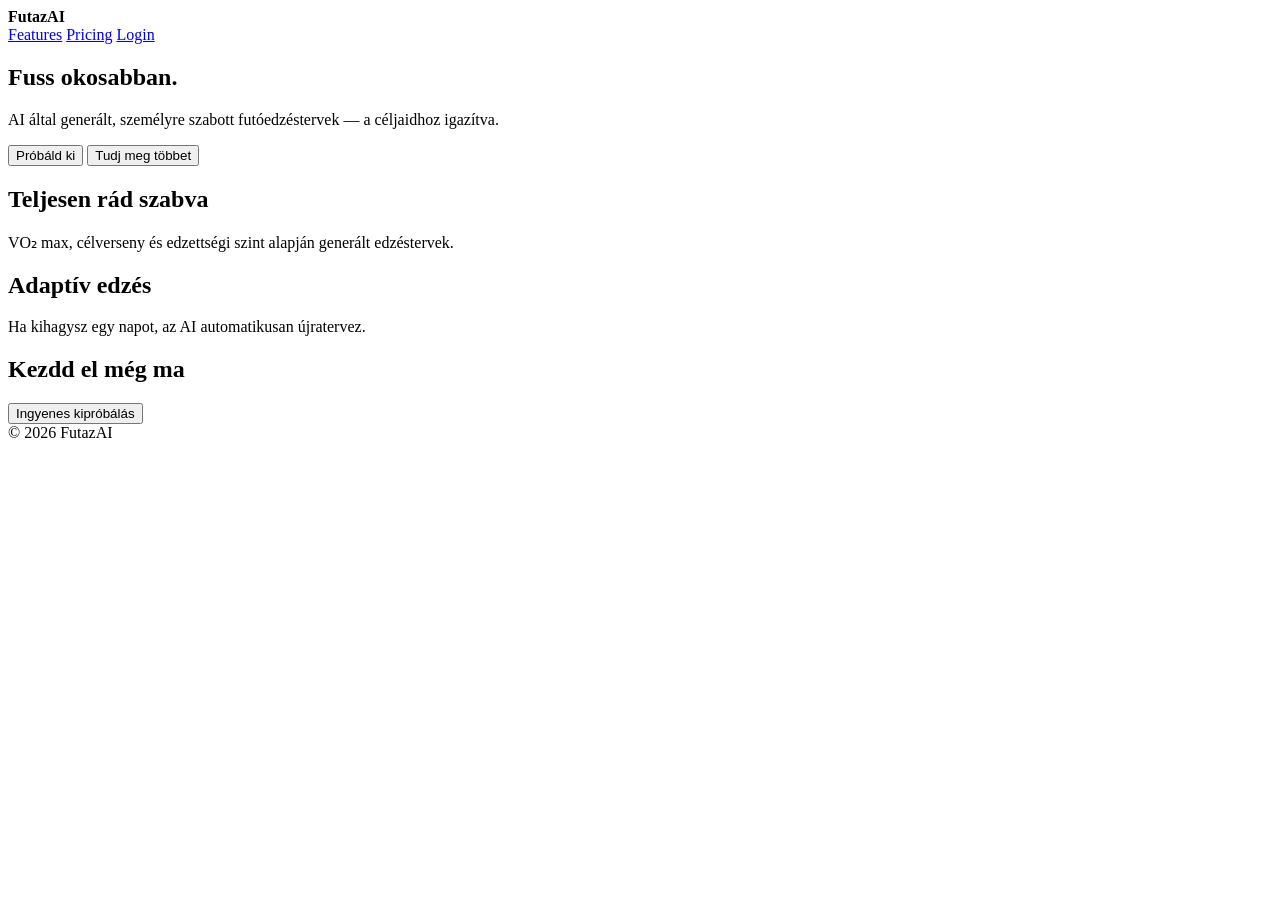
==== index.html @ 6e6b1207 "s" ====
<!DOCTYPE html>
<html lang="hu">
<head>
  <meta charset="UTF-8" />
  <meta name="viewport" content="width=device-width, initial-scale=1.0" />
  <title>FutazAI</title>

  <!-- CSS bekötése -->
  <link rel="stylesheet" href="src/styles/index.css" />
</head>

<body>

  <!-- NAVBAR -->
  <nav>
    <div><strong>FutazAI</strong></div>
    <div>
      <a href="#">Features</a>
      <a href="#">Pricing</a>
      <a href="#">Login</a>
    </div>
  </nav>

  <!-- HERO -->
  <section class="hero fade-in">
    <h1>Fuss okosabban.</h1>
    <p>AI által generált, személyre szabott futóedzéstervek — a céljaidhoz igazítva.</p>

    <div class="buttons">
      <button class="primary">Próbáld ki</button>
      <button class="secondary">Tudj meg többet</button>
    </div>
  </section>

  <!-- SECTION 1 -->
  <section class="section gray fade-in">
    <h2>Teljesen rád szabva</h2>
    <p>VO₂ max, célverseny és edzettségi szint alapján generált edzéstervek.</p>
  </section>

  <!-- SECTION 2 -->
  <section class="section fade-in">
    <h2>Adaptív edzés</h2>
    <p>Ha kihagysz egy napot, az AI automatikusan újratervez.</p>
  </section>

  <!-- CTA -->
  <section class="section cta fade-in">
    <h2>Kezdd el még ma</h2>
    <a href="src/pages/quiz.html">
      <button>Ingyenes kipróbálás</button>
    </a>
  </section>

  <!-- FOOTER -->
  <footer>
    © 2026 FutazAI
  </footer>

  <!-- ANIMÁCIÓ SCRIPT -->
  <script>
    const elements = document.querySelectorAll(".fade-in");

    const observer = new IntersectionObserver((entries) => {
      entries.forEach(entry => {
        if (entry.isIntersecting) {
          entry.target.classList.add("show");
        }
      });
    });

    elements.forEach(el => observer.observe(el));
  </script>

</body>
</html>
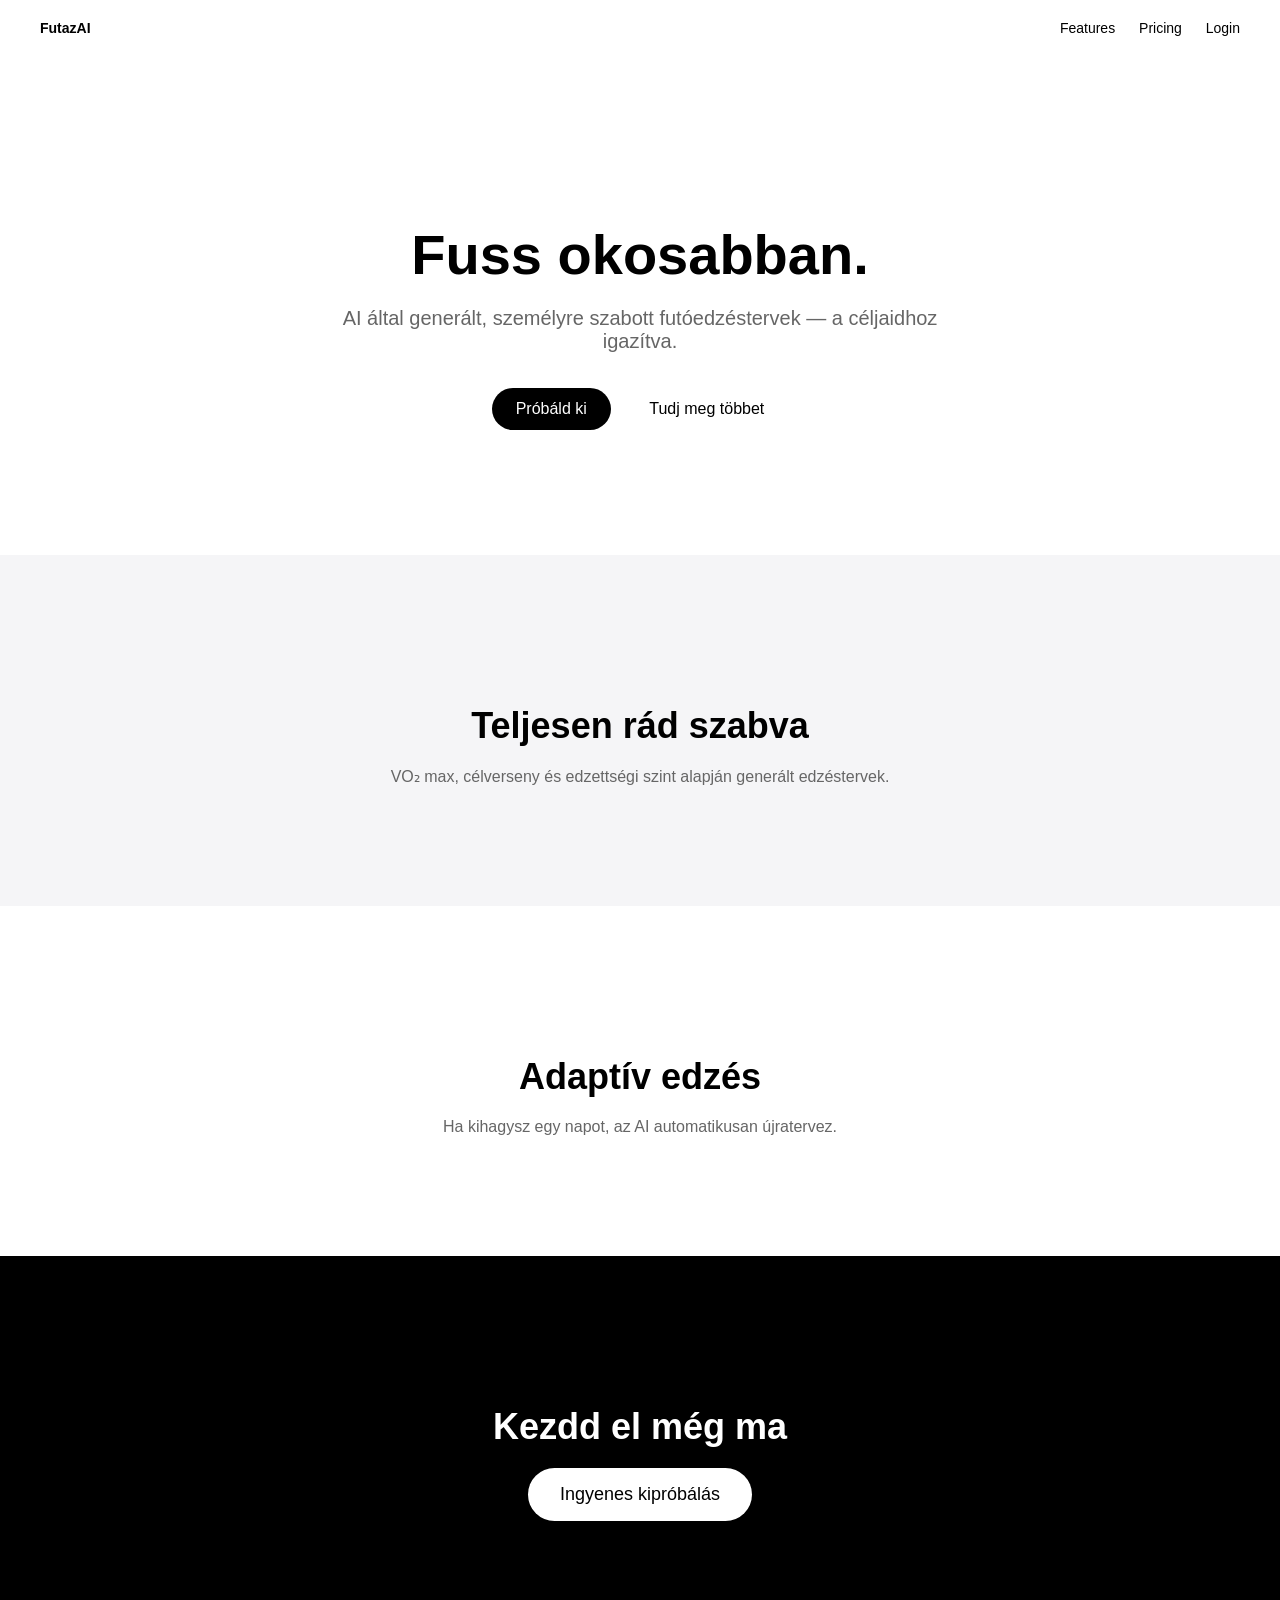
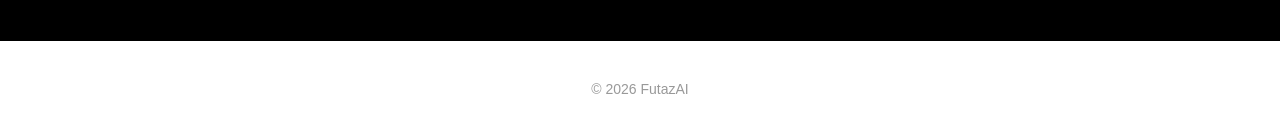
==== commit 93b360b8: "d" ====
--- a/index.html
+++ b/index.html
@@ -6,7 +6,7 @@
   <title>FutazAI</title>
 
   <!-- CSS bekötése -->
-  <link rel="stylesheet" href="src/styles/index.css" />
+  <link rel="stylesheet" href="index.css" />
 </head>
 
 <body>
@@ -47,7 +47,7 @@
   <!-- CTA -->
   <section class="section cta fade-in">
     <h2>Kezdd el még ma</h2>
-    <a href="src/pages/quiz.html">
+    <a href="/FutazAI/src/pages/quiz.html">
       <button>Ingyenes kipróbálás</button>
     </a>
   </section>
--- a/index.css
+++ b/index.css
@@ -0,0 +1,181 @@
+body {
+    margin: 0;
+    font-family: -apple-system, BlinkMacSystemFont, "Segoe UI", Roboto, sans-serif;
+    color: #000;
+    background: #fff;
+  }
+  
+  /* NAVBAR */
+  nav {
+    display: flex;
+    justify-content: space-between;
+    padding: 20px 40px;
+    font-size: 14px;
+  }
+  
+  nav a {
+    margin-left: 20px;
+    text-decoration: none;
+    color: black;
+  }
+  
+  /* HERO */
+  .hero {
+    text-align: center;
+    padding: 120px 20px;
+  }
+  
+  .hero h1 {
+    font-size: 56px;
+    margin-bottom: 20px;
+  }
+  
+  .hero p {
+    font-size: 20px;
+    color: #666;
+    max-width: 600px;
+    margin: 0 auto 30px;
+  }
+  
+  /* BUTTONS */
+  .buttons button {
+    padding: 12px 24px;
+    border-radius: 999px;
+    border: none;
+    margin: 5px;
+    font-size: 16px;
+    cursor: pointer;
+  }
+  
+  .primary {
+    background: black;
+    color: white;
+  }
+  
+  .secondary {
+    background: white;
+    border: 1px solid #ccc;
+  }
+  
+  /* SECTIONS */
+  .section {
+    text-align: center;
+    padding: 120px 20px;
+  }
+  
+  .gray {
+    background: #f5f5f7;
+  }
+  
+  .section h2 {
+    font-size: 36px;
+    margin-bottom: 20px;
+  }
+  
+  .section p {
+    color: #666;
+    max-width: 500px;
+    margin: auto;
+  }
+  
+  /* CTA */
+  .cta {
+    background: black;
+    color: white;
+  }
+  
+  .cta button {
+    background: white;
+    color: black;
+    padding: 16px 32px;
+    border-radius: 999px;
+    border: none;
+    font-size: 18px;
+    cursor: pointer;
+  }
+  
+  /* FOOTER */
+  footer {
+    text-align: center;
+    padding: 40px;
+    color: #999;
+    font-size: 14px;
+  }
+
+/* FADE-IN ANIMÁCIÓ */
+.fade-in {
+    opacity: 0;
+    transform: translateY(40px);
+    transition: all 0.8s ease;
+  }
+  
+  .fade-in.show {
+    opacity: 1;
+    transform: translateY(0);
+  }
+  
+  /* HERO lebegő hatás */
+  .hero h1 {
+    opacity: 0;
+    transform: translateY(20px);
+    animation: heroFade 1s ease forwards;
+  }
+  
+  @keyframes heroFade {
+    to {
+      opacity: 1;
+      transform: translateY(0);
+    }
+  }
+  
+  /* GOMB HOVER */
+  button {
+    transition: all 0.3s ease;
+  }
+  
+  button:hover {
+    transform: scale(1.05);
+  }
+  
+  /* Smooth scroll */
+  html {
+    scroll-behavior: smooth;
+  }
+
+  .quiz {
+    max-width: 500px;
+    margin: 100px auto;
+    text-align: center;
+    font-family: -apple-system, BlinkMacSystemFont, "Segoe UI", sans-serif;
+  }
+  
+  #question-text {
+    font-size: 28px;
+    margin-bottom: 30px;
+  }
+  
+  #input-box input,
+  #input-box select {
+    width: 100%;
+    padding: 14px;
+    font-size: 16px;
+    border-radius: 10px;
+    border: 1px solid #ddd;
+  }
+  
+  #next-btn {
+    margin-top: 30px;
+    padding: 14px 28px;
+    border-radius: 999px;
+    border: none;
+    background: black;
+    color: white;
+    font-size: 16px;
+    cursor: pointer;
+    opacity: 0.5;
+    transition: 0.3s;
+  }
+  
+  #next-btn:enabled {
+    opacity: 1;
+  }
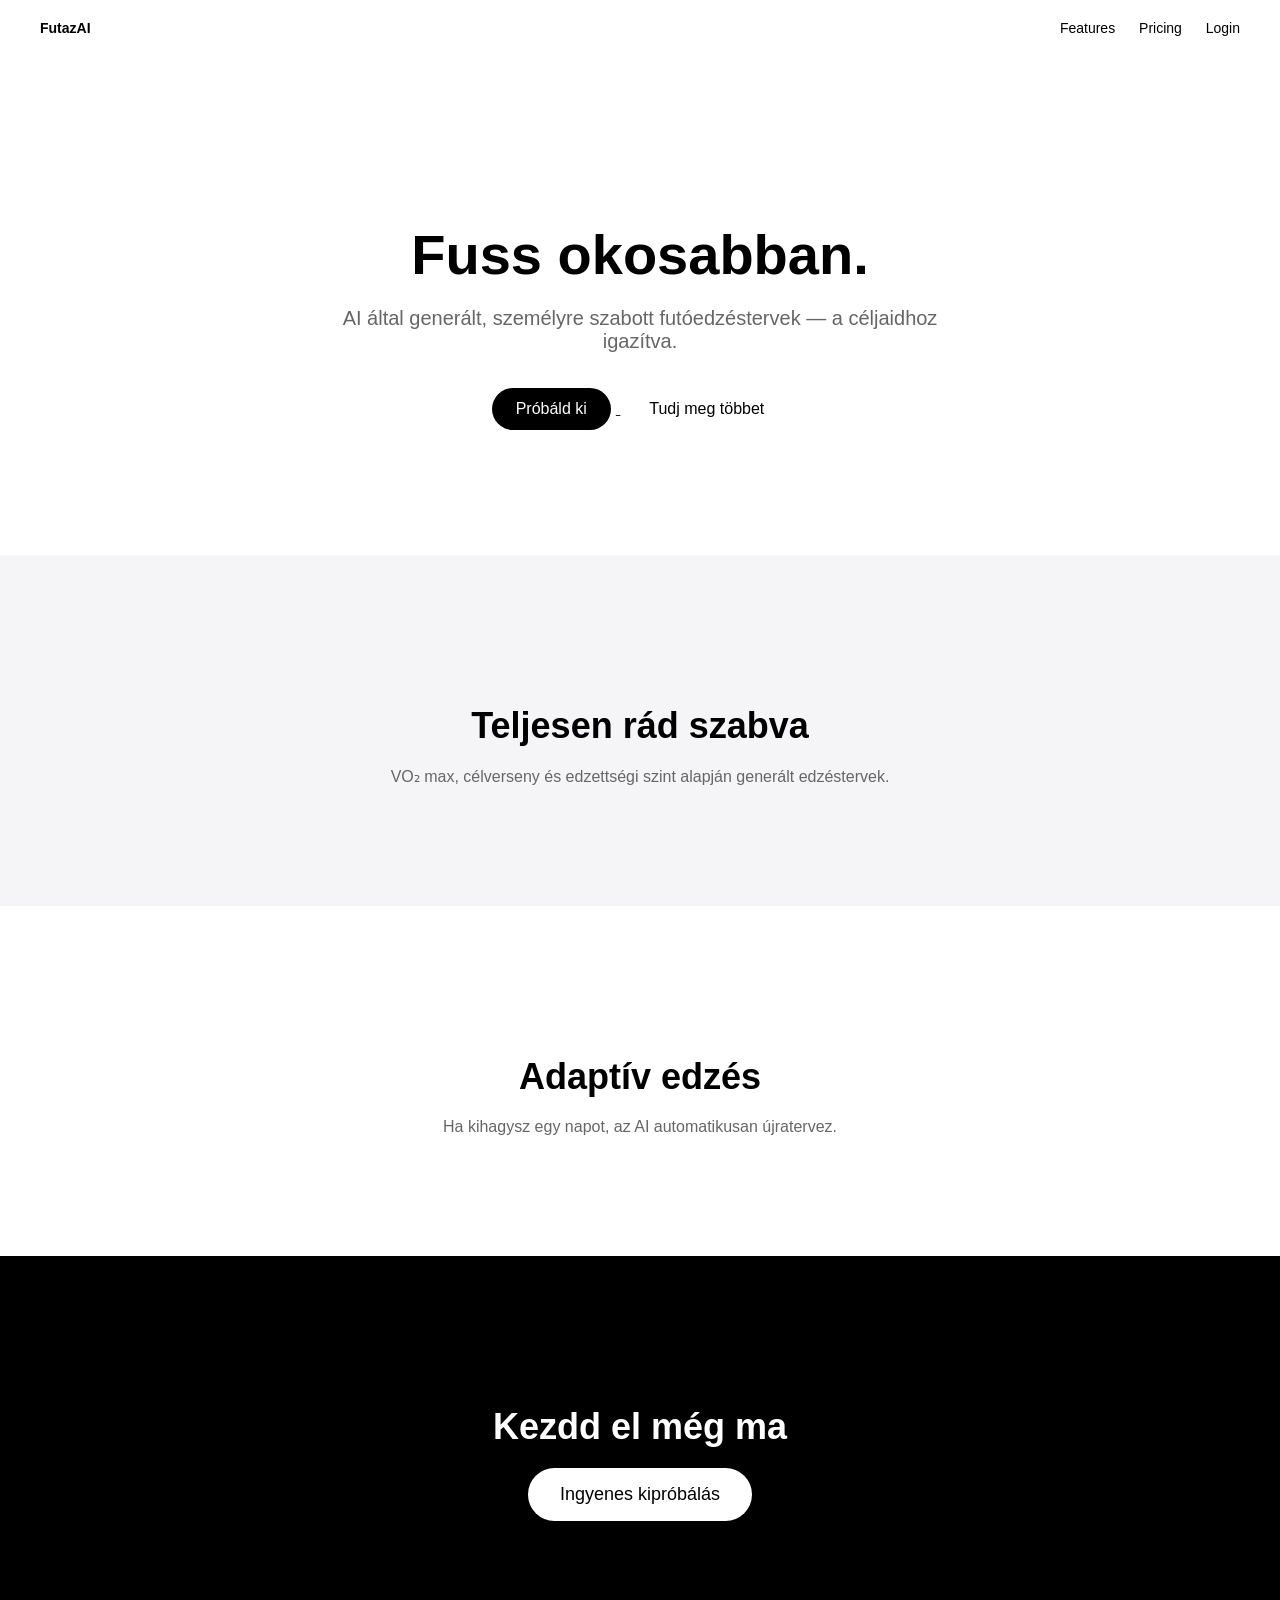
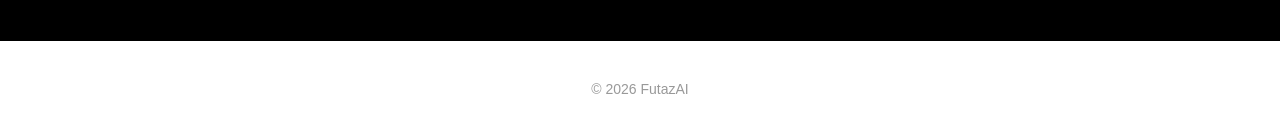
==== commit 58bfbdfa: "codex" ====
--- a/index.html
+++ b/index.html
@@ -27,7 +27,9 @@
     <p>AI által generált, személyre szabott futóedzéstervek — a céljaidhoz igazítva.</p>
 
     <div class="buttons">
-      <button class="primary">Próbáld ki</button>
+      <a href="src/pages/quiz.html">
+        <button class="primary">Próbáld ki</button>
+      </a>
       <button class="secondary">Tudj meg többet</button>
     </div>
   </section>
@@ -47,7 +49,7 @@
   <!-- CTA -->
   <section class="section cta fade-in">
     <h2>Kezdd el még ma</h2>
-    <a href="/FutazAI/src/pages/quiz.html">
+    <a href="src/pages/quiz.html">
       <button>Ingyenes kipróbálás</button>
     </a>
   </section>
--- a/index.css
+++ b/index.css
@@ -178,4 +178,63 @@
   
   #next-btn:enabled {
     opacity: 1;
-  }+  }
+
+/* INPUTOK */
+#input-box input,
+#input-box select {
+  width: 100%;
+  padding: 16px;
+  font-size: 18px;
+  border-radius: 12px;
+  border: 1px solid #ddd;
+  outline: none;
+  transition: all 0.2s ease;
+}
+
+/* fókusz */
+#input-box input:focus,
+#input-box select:focus {
+  border-color: black;
+}
+
+/* spacing */
+#input-box {
+  margin-top: 20px;
+}
+
+/* GOMB CSOPORT */
+.button-group {
+  display: flex;
+  gap: 10px;
+  justify-content: center;
+  margin-top: 20px;
+}
+
+/* GOMBOK */
+.choice-btn {
+  padding: 14px 24px;
+  border-radius: 999px;
+  border: 1px solid #ddd;
+  background: white;
+  cursor: pointer;
+  font-size: 16px;
+  transition: all 0.2s ease;
+}
+
+/* hover */
+.choice-btn:hover {
+  border-color: black;
+}
+
+/* aktív */
+.choice-btn.active {
+  background: black;
+  color: white;
+  border-color: black;
+  transform: scale(0.95);
+}
+
+#input-box input {
+  transition: all 0.2s ease;
+}
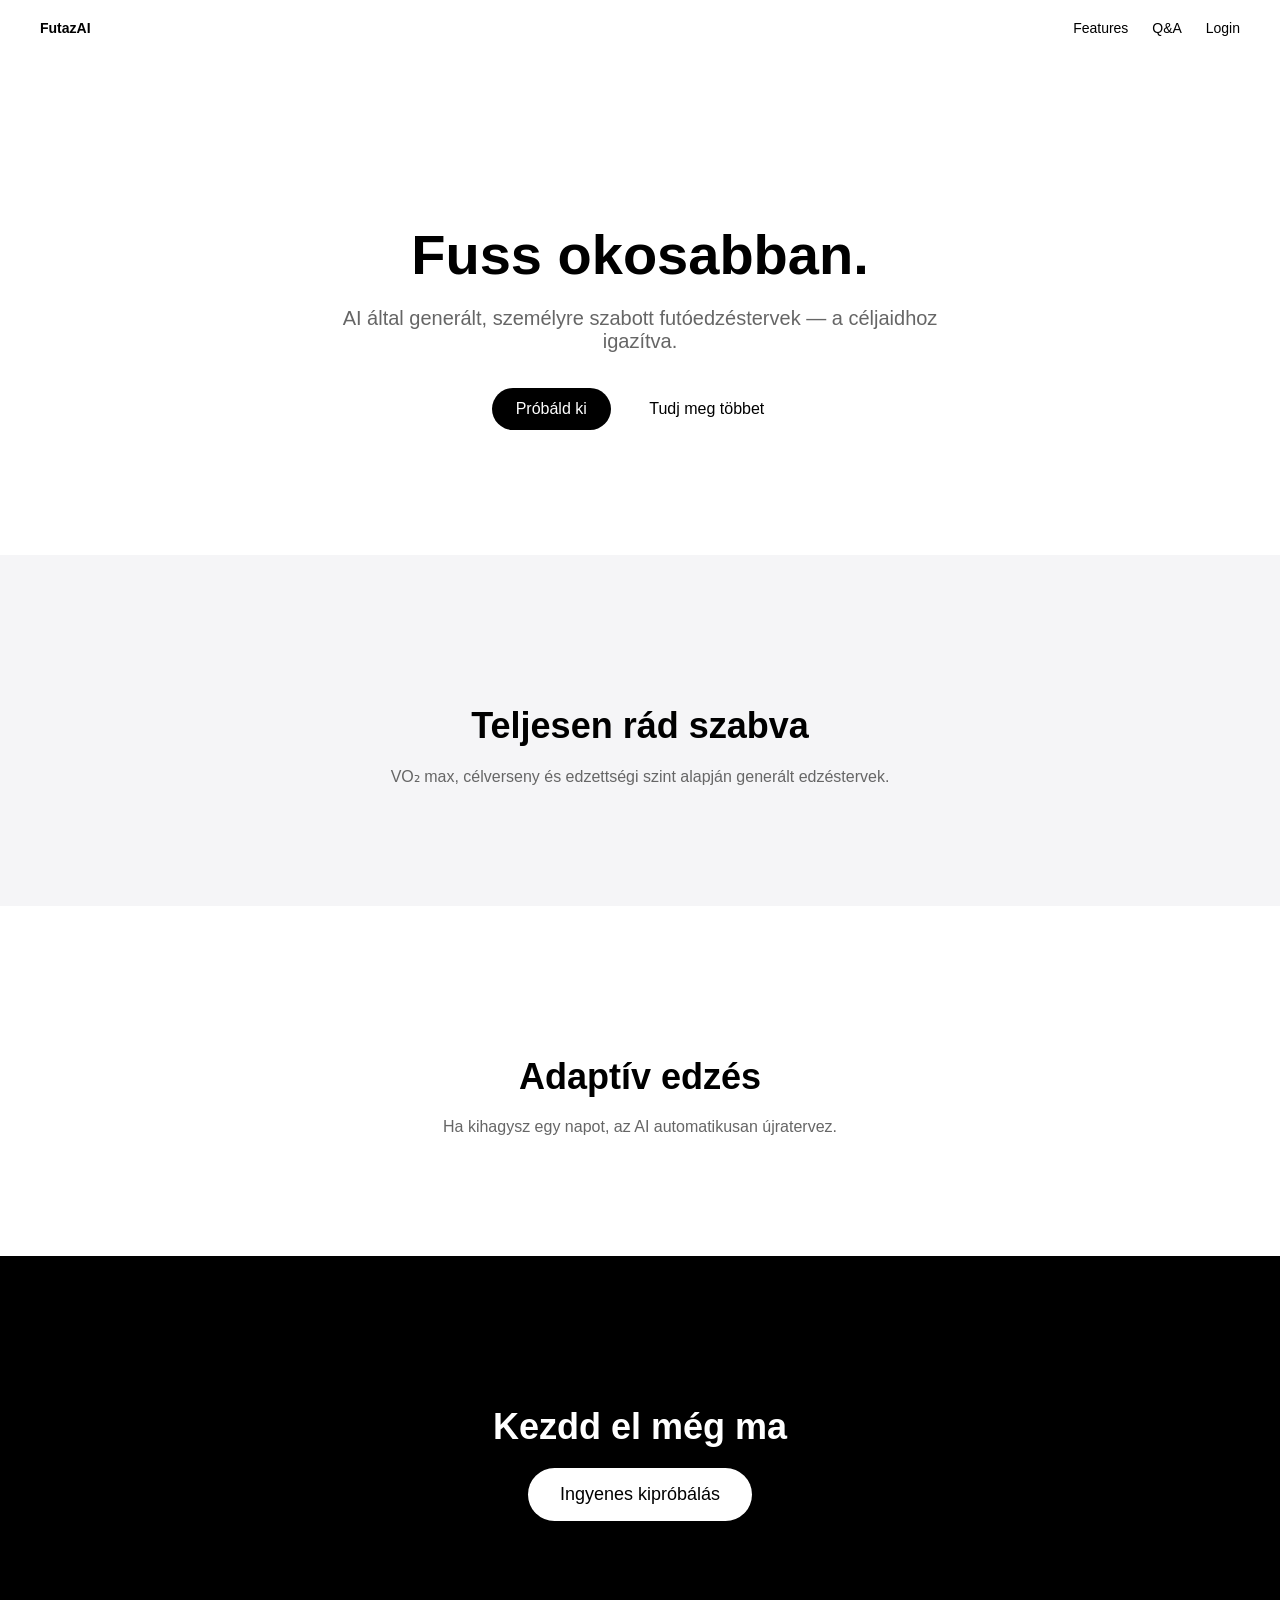
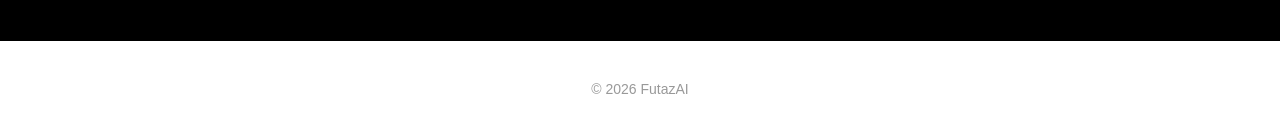
==== commit 8ac0298d: "qana button" ====
--- a/index.html
+++ b/index.html
@@ -16,7 +16,7 @@
     <div><strong>FutazAI</strong></div>
     <div>
       <a href="#">Features</a>
-      <a href="#">Pricing</a>
+      <a href="src/pages/qanda.html">Q&amp;A</a>
       <a href="#">Login</a>
     </div>
   </nav>
@@ -27,9 +27,7 @@
     <p>AI által generált, személyre szabott futóedzéstervek — a céljaidhoz igazítva.</p>
 
     <div class="buttons">
-      <a href="src/pages/quiz.html">
-        <button class="primary">Próbáld ki</button>
-      </a>
+      <button class="primary" type="button" onclick="window.location.href='src/pages/quiz.html'">Próbáld ki</button>
       <button class="secondary">Tudj meg többet</button>
     </div>
   </section>
--- a/index.css
+++ b/index.css
@@ -1,240 +1,648 @@
+* {
+  -webkit-tap-highlight-color: transparent;
+}
+
 body {
-    margin: 0;
-    font-family: -apple-system, BlinkMacSystemFont, "Segoe UI", Roboto, sans-serif;
-    color: #000;
-    background: #fff;
-  }
-  
-  /* NAVBAR */
-  nav {
-    display: flex;
-    justify-content: space-between;
-    padding: 20px 40px;
-    font-size: 14px;
-  }
-  
-  nav a {
-    margin-left: 20px;
-    text-decoration: none;
-    color: black;
-  }
-  
-  /* HERO */
-  .hero {
-    text-align: center;
-    padding: 120px 20px;
-  }
-  
-  .hero h1 {
-    font-size: 56px;
-    margin-bottom: 20px;
-  }
-  
-  .hero p {
-    font-size: 20px;
-    color: #666;
-    max-width: 600px;
-    margin: 0 auto 30px;
-  }
-  
-  /* BUTTONS */
-  .buttons button {
-    padding: 12px 24px;
-    border-radius: 999px;
-    border: none;
-    margin: 5px;
-    font-size: 16px;
-    cursor: pointer;
-  }
-  
-  .primary {
-    background: black;
-    color: white;
-  }
-  
-  .secondary {
-    background: white;
-    border: 1px solid #ccc;
-  }
-  
-  /* SECTIONS */
-  .section {
-    text-align: center;
-    padding: 120px 20px;
-  }
-  
-  .gray {
-    background: #f5f5f7;
-  }
-  
-  .section h2 {
-    font-size: 36px;
-    margin-bottom: 20px;
-  }
-  
-  .section p {
-    color: #666;
-    max-width: 500px;
-    margin: auto;
-  }
-  
-  /* CTA */
-  .cta {
-    background: black;
-    color: white;
-  }
-  
-  .cta button {
-    background: white;
-    color: black;
-    padding: 16px 32px;
-    border-radius: 999px;
-    border: none;
-    font-size: 18px;
-    cursor: pointer;
-  }
-  
-  /* FOOTER */
-  footer {
-    text-align: center;
-    padding: 40px;
-    color: #999;
-    font-size: 14px;
-  }
-
-/* FADE-IN ANIMÁCIÓ */
+  margin: 0;
+  font-family: -apple-system, BlinkMacSystemFont, "Segoe UI", Roboto, sans-serif;
+  color: #000;
+  background: #fff;
+}
+
+/* NAVBAR */
+nav {
+  display: flex;
+  justify-content: space-between;
+  padding: 20px 40px;
+  font-size: 14px;
+}
+
+nav a {
+  margin-left: 20px;
+  text-decoration: none;
+  color: black;
+}
+
+/* HERO */
+.hero {
+  text-align: center;
+  padding: 120px 20px;
+}
+
+.hero h1 {
+  font-size: 56px;
+  margin-bottom: 20px;
+}
+
+.hero p {
+  font-size: 20px;
+  color: #666;
+  max-width: 600px;
+  margin: 0 auto 30px;
+}
+
+/* BUTTONS */
+.buttons button {
+  padding: 12px 24px;
+  border-radius: 999px;
+  border: none;
+  margin: 5px;
+  font-size: 16px;
+  cursor: pointer;
+}
+
+.primary {
+  background: black;
+  color: white;
+}
+
+.secondary {
+  background: white;
+  border: 1px solid #ccc;
+}
+
+/* SECTIONS */
+.section {
+  text-align: center;
+  padding: 120px 20px;
+}
+
+.gray {
+  background: #f5f5f7;
+}
+
+.section h2 {
+  font-size: 36px;
+  margin-bottom: 20px;
+}
+
+.section p {
+  color: #666;
+  max-width: 500px;
+  margin: auto;
+}
+
+/* CTA */
+.cta {
+  background: black;
+  color: white;
+}
+
+.cta button {
+  background: white;
+  color: black;
+  padding: 16px 32px;
+  border-radius: 999px;
+  border: none;
+  font-size: 18px;
+  cursor: pointer;
+}
+
+/* FOOTER */
+footer {
+  text-align: center;
+  padding: 40px;
+  color: #999;
+  font-size: 14px;
+}
+
+/* FADE-IN ANIMÃCIÃ“ */
 .fade-in {
-    opacity: 0;
-    transform: translateY(40px);
-    transition: all 0.8s ease;
-  }
-  
-  .fade-in.show {
+  opacity: 0;
+  transform: translateY(40px);
+  transition: all 0.8s ease;
+}
+
+.fade-in.show {
+  opacity: 1;
+  transform: translateY(0);
+}
+
+/* HERO lebegÅ‘ hatÃ¡s */
+.hero h1 {
+  opacity: 0;
+  transform: translateY(20px);
+  animation: heroFade 1s ease forwards;
+}
+
+@keyframes heroFade {
+  to {
     opacity: 1;
     transform: translateY(0);
   }
-  
-  /* HERO lebegő hatás */
-  .hero h1 {
-    opacity: 0;
-    transform: translateY(20px);
-    animation: heroFade 1s ease forwards;
-  }
-  
-  @keyframes heroFade {
-    to {
-      opacity: 1;
-      transform: translateY(0);
-    }
-  }
-  
-  /* GOMB HOVER */
-  button {
-    transition: all 0.3s ease;
-  }
-  
-  button:hover {
-    transform: scale(1.05);
-  }
-  
-  /* Smooth scroll */
-  html {
-    scroll-behavior: smooth;
-  }
-
-  .quiz {
-    max-width: 500px;
-    margin: 100px auto;
-    text-align: center;
-    font-family: -apple-system, BlinkMacSystemFont, "Segoe UI", sans-serif;
-  }
-  
-  #question-text {
-    font-size: 28px;
-    margin-bottom: 30px;
-  }
-  
-  #input-box input,
-  #input-box select {
-    width: 100%;
-    padding: 14px;
-    font-size: 16px;
-    border-radius: 10px;
-    border: 1px solid #ddd;
-  }
-  
-  #next-btn {
-    margin-top: 30px;
-    padding: 14px 28px;
-    border-radius: 999px;
-    border: none;
-    background: black;
-    color: white;
-    font-size: 16px;
-    cursor: pointer;
-    opacity: 0.5;
-    transition: 0.3s;
-  }
-  
-  #next-btn:enabled {
-    opacity: 1;
-  }
+}
+
+/* GOMB HOVER */
+button {
+  transition: all 0.3s ease;
+}
+
+button:hover {
+  transform: scale(1.05);
+}
+
+/* Smooth scroll */
+html {
+  scroll-behavior: smooth;
+}
+
+.quiz {
+  max-width: 500px;
+  margin: 100px auto;
+  text-align: center;
+  font-family: -apple-system, BlinkMacSystemFont, "Segoe UI", sans-serif;
+  padding: 0 20px 40px;
+  box-sizing: border-box;
+}
+
+#question-text {
+  font-size: 28px;
+  margin-bottom: 30px;
+  line-height: 1.2;
+}
+
+#input-box input,
+#input-box select {
+  width: 100%;
+  padding: 14px;
+  font-size: 16px;
+  border-radius: 10px;
+  border: 1px solid #ddd;
+}
+
+#next-btn {
+  margin-top: 30px;
+  padding: 14px 28px;
+  border-radius: 999px;
+  border: none;
+  background: black;
+  color: white;
+  font-size: 16px;
+  cursor: pointer;
+  opacity: 0.5;
+  transition: 0.3s;
+}
+
+#next-btn:enabled {
+  opacity: 1;
+}
 
 /* INPUTOK */
 #input-box input,
 #input-box select {
-  width: 100%;
-  padding: 16px;
-  font-size: 18px;
-  border-radius: 12px;
-  border: 1px solid #ddd;
-  outline: none;
-  transition: all 0.2s ease;
-}
-
-/* fókusz */
+width: 100%;
+padding: 16px;
+font-size: 18px;
+border-radius: 12px;
+border: 1px solid #ddd;
+outline: none;
+transition: all 0.2s ease;
+}
+
+/* fÃ³kusz */
 #input-box input:focus,
 #input-box select:focus {
-  border-color: black;
+border-color: black;
 }
 
 /* spacing */
 #input-box {
-  margin-top: 20px;
+margin-top: 20px;
+width: 100%;
 }
 
 /* GOMB CSOPORT */
 .button-group {
-  display: flex;
-  gap: 10px;
-  justify-content: center;
-  margin-top: 20px;
+display: flex;
+flex-wrap: wrap;
+gap: 10px;
+justify-content: center;
+margin-top: 20px;
+width: 100%;
 }
 
 /* GOMBOK */
 .choice-btn {
-  padding: 14px 24px;
-  border-radius: 999px;
-  border: 1px solid #ddd;
-  background: white;
-  cursor: pointer;
-  font-size: 16px;
-  transition: all 0.2s ease;
+padding: 14px 24px;
+border-radius: 999px;
+border: 1px solid #ddd;
+background: white;
+cursor: pointer;
+font-size: 16px;
+transition: all 0.2s ease;
+min-height: 48px;
 }
 
 /* hover */
 .choice-btn:hover {
-  border-color: black;
-}
-
-/* aktív */
+border-color: black;
+}
+
+/* aktÃ­v */
 .choice-btn.active {
-  background: black;
-  color: white;
-  border-color: black;
-  transform: scale(0.95);
+background: black;
+color: white;
+border-color: black;
+transform: scale(0.95);
 }
 
 #input-box input {
-  transition: all 0.2s ease;
-}+transition: all 0.2s ease;
+}
+
+.consent-card {
+text-align: left;
+background: #f5f5f7;
+border-radius: 24px;
+padding: 24px;
+}
+
+.consent-copy,
+.consent-note {
+color: #555;
+line-height: 1.6;
+}
+
+.consent-link {
+display: inline-block;
+margin: 6px 0 20px;
+color: black;
+font-weight: 600;
+}
+
+.consent-option {
+display: flex;
+align-items: flex-start;
+gap: 12px;
+font-size: 15px;
+line-height: 1.6;
+width: 100%;
+}
+
+#input-box .consent-option input[type="checkbox"] {
+width: 18px;
+height: 18px;
+min-height: 18px;
+padding: 0;
+margin-top: 4px;
+margin-right: 0;
+border-radius: 4px;
+flex: 0 0 18px;
+box-sizing: border-box;
+appearance: checkbox;
+-webkit-appearance: checkbox;
+background: white;
+display: block;
+}
+
+.consent-option span {
+flex: 1 1 auto;
+min-width: 0;
+display: block;
+overflow-wrap: break-word;
+word-break: normal;
+white-space: normal;
+text-align: left;
+}
+
+.contact-fields {
+display: grid;
+gap: 14px;
+width: 100%;
+}
+
+.contact-helper {
+margin: 14px 0 0;
+color: #666;
+font-size: 14px;
+line-height: 1.6;
+}
+
+.verification-card {
+text-align: left;
+background: #f5f5f7;
+border-radius: 24px;
+padding: 24px;
+}
+
+.verification-copy,
+.verification-note,
+.verification-status {
+color: #555;
+line-height: 1.6;
+}
+
+.verification-copy {
+margin: 0 0 10px;
+}
+
+.verification-note {
+margin: 0 0 18px;
+}
+
+.verification-actions {
+justify-content: flex-start;
+margin-top: 0;
+margin-bottom: 18px;
+}
+
+.verification-status {
+margin: 0;
+font-size: 14px;
+}
+
+.verification-status.error {
+color: #b42318;
+}
+
+.progress-container {
+width: 100%;
+height: 8px;
+margin-bottom: 28px;
+background: #ececef;
+border-radius: 999px;
+overflow: hidden;
+}
+
+#progress-bar {
+width: 0;
+height: 100%;
+background: black;
+border-radius: inherit;
+transition: width 0.3s ease;
+}
+
+.policy-page {
+min-height: calc(100vh - 120px);
+padding: 24px 20px 80px;
+background:
+radial-gradient(circle at top, rgba(0, 0, 0, 0.04), transparent 35%),
+linear-gradient(180deg, #ffffff 0%, #f5f5f7 100%);
+}
+
+.brand-link {
+color: inherit;
+text-decoration: none;
+}
+
+.policy-eyebrow {
+margin: 0 0 14px;
+font-size: 13px;
+font-weight: 700;
+letter-spacing: 0.12em;
+text-transform: uppercase;
+color: #666;
+}
+
+.policy-hero,
+.policy-layout {
+max-width: 1120px;
+margin: 0 auto;
+}
+
+.policy-hero {
+padding: 72px 20px 56px;
+text-align: center;
+}
+
+.policy-hero h1 {
+max-width: 860px;
+margin: 0 auto 24px;
+font-size: clamp(40px, 6vw, 64px);
+line-height: 1.05;
+letter-spacing: -0.04em;
+}
+
+.policy-lead {
+max-width: 760px;
+margin: 0 auto;
+line-height: 1.7;
+font-size: 18px;
+color: #555;
+}
+
+.policy-summary {
+display: grid;
+grid-template-columns: repeat(3, minmax(0, 1fr));
+gap: 16px;
+margin-top: 42px;
+}
+
+.policy-summary-card,
+.policy-highlight,
+.policy-section {
+background: rgba(255, 255, 255, 0.88);
+backdrop-filter: blur(10px);
+border: 1px solid rgba(0, 0, 0, 0.06);
+box-shadow: 0 24px 60px rgba(0, 0, 0, 0.06);
+}
+
+.policy-summary-card {
+padding: 24px;
+border-radius: 24px;
+text-align: left;
+}
+
+.policy-summary-card span {
+display: block;
+margin-bottom: 10px;
+font-size: 13px;
+font-weight: 700;
+letter-spacing: 0.08em;
+text-transform: uppercase;
+color: #777;
+}
+
+.policy-summary-card strong {
+font-size: 20px;
+line-height: 1.4;
+}
+
+.policy-layout {
+display: grid;
+grid-template-columns: 320px minmax(0, 1fr);
+gap: 24px;
+align-items: start;
+}
+
+.policy-highlight {
+position: sticky;
+top: 24px;
+padding: 28px;
+border-radius: 28px;
+text-align: center;
+}
+
+.policy-highlight h2,
+.policy-section h2 {
+margin: 0 0 14px;
+font-size: 28px;
+text-align: center;
+}
+
+.policy-highlight p,
+.policy-section p,
+.policy-list li {
+color: #444;
+line-height: 1.7;
+text-align: center;
+}
+
+.policy-cta-link {
+display: inline-block;
+margin-top: 12px;
+padding: 12px 18px;
+border-radius: 999px;
+background: black;
+color: white;
+text-decoration: none;
+font-weight: 600;
+transition: transform 0.3s ease;
+}
+
+.policy-cta-link:hover {
+transform: scale(1.03);
+}
+
+.policy-content {
+display: grid;
+gap: 18px;
+}
+
+.policy-section {
+padding: 30px 32px;
+border-radius: 28px;
+text-align: center;
+background: #f5f5f7;
+border: 1px solid rgba(0, 0, 0, 0.04);
+box-shadow: none;
+}
+
+.policy-section a {
+color: black;
+font-weight: 600;
+}
+
+.policy-list {
+margin: 0;
+padding-left: 0;
+list-style: none;
+}
+
+.policy-list li + li {
+margin-top: 10px;
+}
+
+@media (max-width: 900px) {
+  .policy-summary {
+    grid-template-columns: 1fr;
+  }
+
+  .policy-layout {
+    grid-template-columns: 1fr;
+  }
+
+  .policy-highlight {
+    position: static;
+  }
+}
+
+@media (max-width: 640px) {
+  nav {
+    padding: 18px 20px;
+    flex-direction: column;
+    gap: 12px;
+    align-items: flex-start;
+  }
+
+  nav a {
+    margin-left: 0;
+    margin-right: 16px;
+  }
+
+  .policy-page {
+    padding-left: 16px;
+    padding-right: 16px;
+  }
+
+  .policy-hero {
+    padding: 52px 4px 40px;
+  }
+
+  .policy-lead {
+    font-size: 16px;
+  }
+
+  .policy-summary-card,
+  .policy-highlight,
+  .policy-section {
+    border-radius: 22px;
+  }
+
+  .policy-highlight,
+  .policy-section {
+    padding: 24px 20px;
+  }
+
+  .quiz {
+    max-width: none;
+    margin: 32px auto 48px;
+    padding: 0 16px 32px;
+  }
+
+  .quiz h1 {
+    font-size: 32px;
+    margin-bottom: 18px;
+  }
+
+  #question-text {
+    font-size: 24px;
+    margin-bottom: 24px;
+  }
+
+  #input-box input,
+  #input-box select {
+    box-sizing: border-box;
+    font-size: 16px;
+    padding: 14px 16px;
+  }
+
+  .button-group {
+    flex-direction: column;
+    align-items: stretch;
+    gap: 12px;
+  }
+
+  .choice-btn,
+  #next-btn {
+    width: 100%;
+    box-sizing: border-box;
+    font-size: 16px;
+    padding: 15px 18px;
+  }
+
+  .consent-card {
+    padding: 20px 16px;
+    border-radius: 20px;
+  }
+
+  .verification-card {
+    padding: 20px 16px;
+    border-radius: 20px;
+  }
+
+  .consent-option {
+    align-items: flex-start;
+  }
+
+  .consent-copy,
+  .consent-note,
+  .consent-link,
+  .consent-option,
+  .contact-helper,
+  .verification-copy,
+  .verification-note,
+  .verification-status {
+    font-size: 15px;
+  }
+}
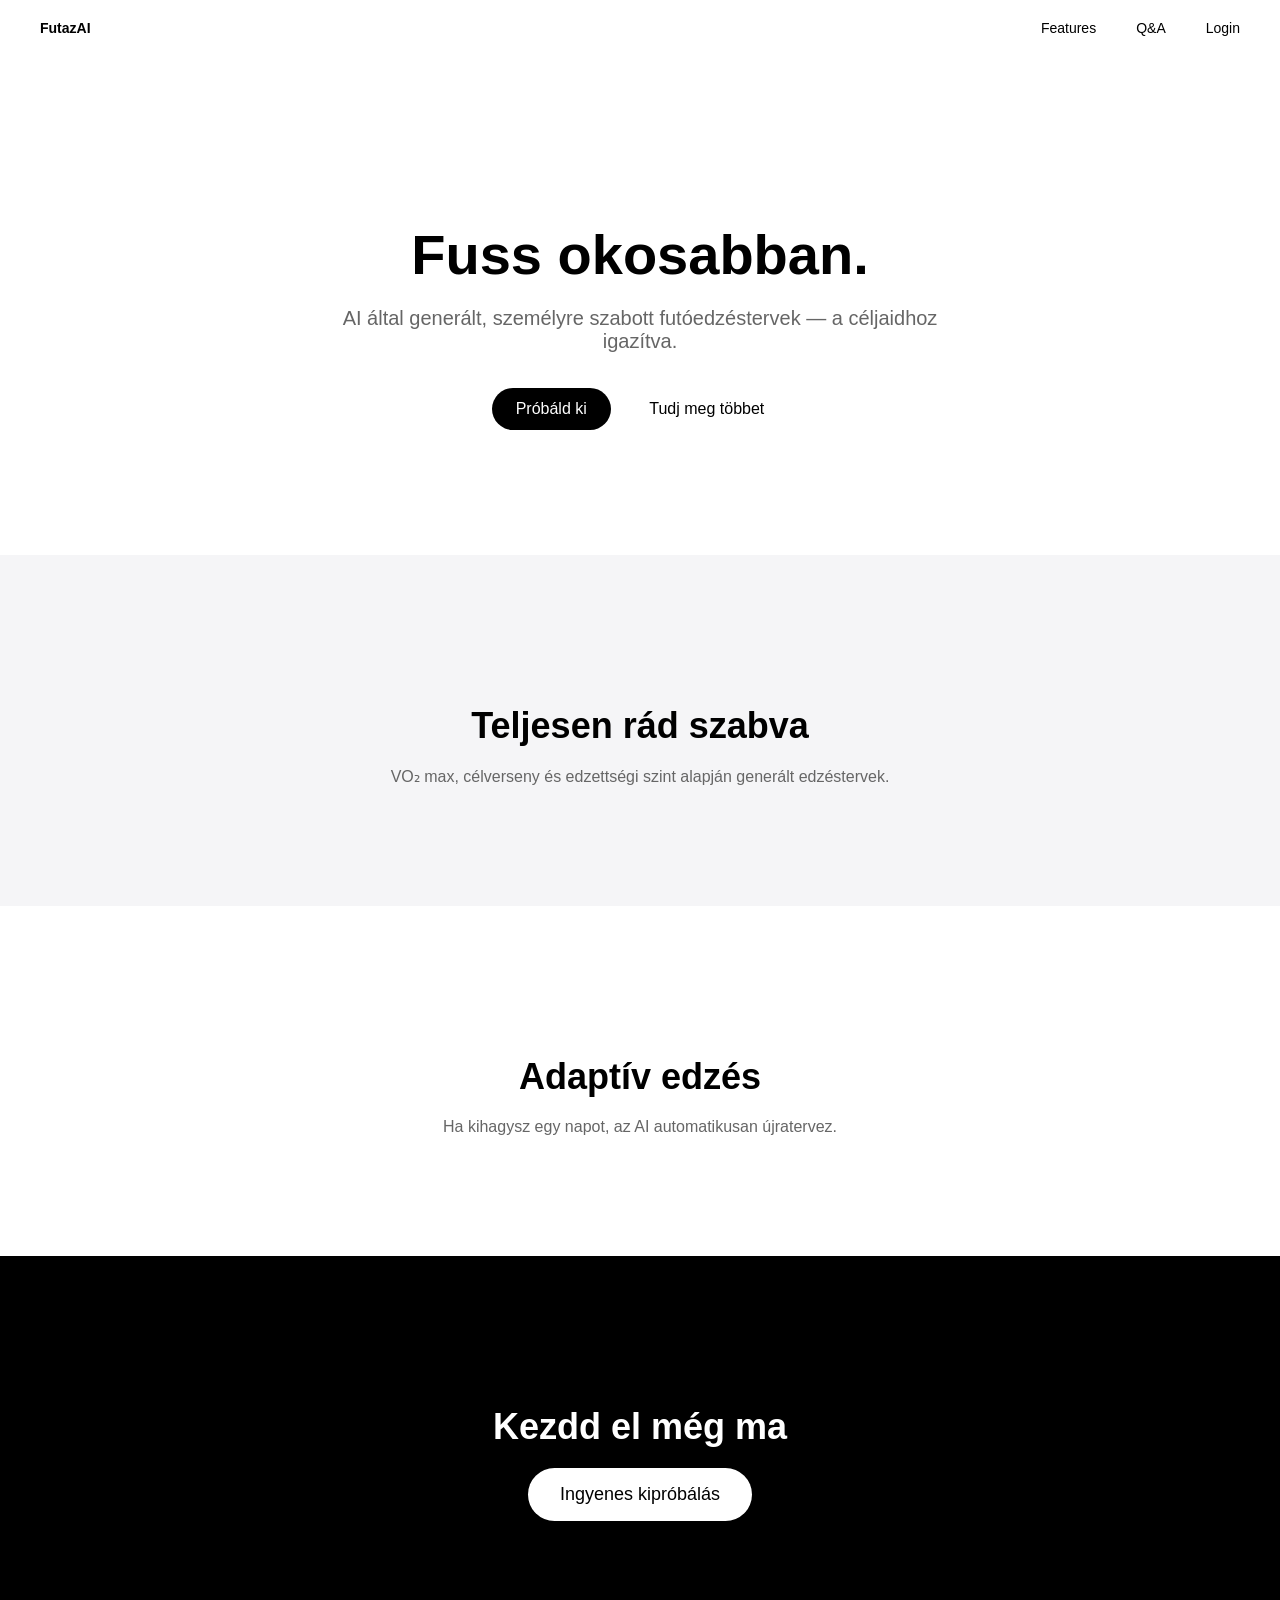
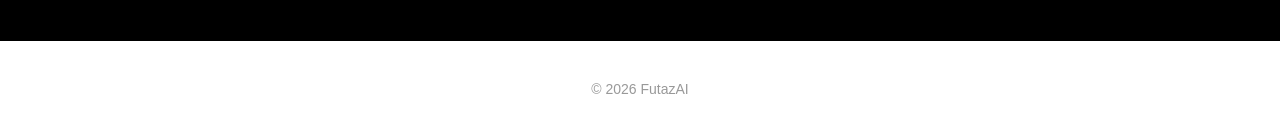
==== commit cf2ef60f: "navbar upgrade" ====
--- a/index.html
+++ b/index.html
@@ -12,9 +12,15 @@
 <body>
 
   <!-- NAVBAR -->
-  <nav>
-    <div><strong>FutazAI</strong></div>
-    <div>
+  <nav class="site-nav">
+    <div class="nav-top">
+      <div class="nav-brand"><strong>FutazAI</strong></div>
+      <button class="nav-toggle" type="button" aria-expanded="false" aria-controls="site-nav-links" aria-label="Menü megnyitása">
+        <span></span>
+        <span></span>
+      </button>
+    </div>
+    <div class="nav-links" id="site-nav-links">
       <a href="#">Features</a>
       <a href="src/pages/qanda.html">Q&amp;A</a>
       <a href="#">Login</a>
@@ -59,6 +65,16 @@
 
   <!-- ANIMÁCIÓ SCRIPT -->
   <script>
+    const nav = document.querySelector(".site-nav");
+    const navToggle = document.querySelector(".nav-toggle");
+
+    if (nav && navToggle) {
+      navToggle.addEventListener("click", () => {
+        const isOpen = nav.classList.toggle("nav-open");
+        navToggle.setAttribute("aria-expanded", String(isOpen));
+      });
+    }
+
     const elements = document.querySelectorAll(".fade-in");
 
     const observer = new IntersectionObserver((entries) => {
--- a/index.css
+++ b/index.css
@@ -9,15 +9,58 @@
   background: #fff;
 }
 
-/* NAVBAR */
-nav {
+.site-nav {
+  position: relative;
   display: flex;
   justify-content: space-between;
+  align-items: center;
   padding: 20px 40px;
   font-size: 14px;
-}
-
-nav a {
+  gap: 20px;
+}
+
+.nav-top {
+  display: flex;
+  align-items: center;
+  justify-content: space-between;
+  gap: 20px;
+}
+
+.nav-brand {
+  font-size: 14px;
+}
+
+.nav-links {
+  display: flex;
+  align-items: center;
+  flex-wrap: wrap;
+  gap: 20px;
+}
+
+.nav-toggle {
+  display: none;
+  width: 40px;
+  height: 40px;
+  padding: 0;
+  border: none;
+  background: transparent;
+  cursor: pointer;
+}
+
+.nav-toggle span {
+  display: flex;
+  width: 18px;
+  height: 1.5px;
+  margin: 0 auto;
+  background: black;
+  transition: transform 0.25s ease, opacity 0.25s ease;
+}
+
+.nav-toggle span + span {
+  margin-top: 5px;
+}
+
+.site-nav a {
   margin-left: 20px;
   text-decoration: none;
   color: black;
@@ -355,6 +398,163 @@
 color: #b42318;
 }
 
+.status-page {
+min-height: 100vh;
+display: flex;
+align-items: center;
+justify-content: center;
+padding: 24px;
+background:
+radial-gradient(circle at top, rgba(0, 0, 0, 0.05), transparent 35%),
+linear-gradient(180deg, #ffffff 0%, #f5f5f7 100%);
+box-sizing: border-box;
+}
+
+.status-card {
+width: min(100%, 640px);
+padding: 48px 36px;
+border-radius: 32px;
+background: rgba(255, 255, 255, 0.9);
+border: 1px solid rgba(0, 0, 0, 0.06);
+box-shadow: 0 24px 60px rgba(0, 0, 0, 0.08);
+text-align: center;
+}
+
+.status-eyebrow {
+margin: 0 0 12px;
+font-size: 13px;
+font-weight: 700;
+letter-spacing: 0.12em;
+text-transform: uppercase;
+color: #666;
+}
+
+.status-card h1 {
+margin: 0 0 18px;
+font-size: clamp(34px, 5vw, 52px);
+line-height: 1.05;
+letter-spacing: -0.04em;
+}
+
+.status-copy {
+margin: 0 auto;
+max-width: 480px;
+font-size: 18px;
+line-height: 1.7;
+color: #555;
+}
+
+.status-button {
+display: inline-block;
+margin-top: 36px;
+padding: 16px 28px;
+border-radius: 999px;
+background: #b8b8bd;
+color: white;
+text-decoration: none;
+font-weight: 600;
+pointer-events: none;
+opacity: 0.75;
+transition: background 0.35s ease, opacity 0.35s ease, transform 0.35s ease;
+}
+
+.status-button.visible {
+background: black;
+opacity: 1;
+pointer-events: auto;
+}
+
+.status-button.visible:hover {
+transform: scale(1.04);
+}
+
+.qa-page {
+min-height: calc(100vh - 120px);
+padding: 24px 20px 80px;
+background:
+radial-gradient(circle at top, rgba(0, 0, 0, 0.04), transparent 35%),
+linear-gradient(180deg, #ffffff 0%, #f5f5f7 100%);
+}
+
+.qa-hero,
+.qa-grid {
+max-width: 1120px;
+margin: 0 auto;
+}
+
+.qa-hero {
+padding: 72px 20px 44px;
+text-align: center;
+}
+
+.qa-eyebrow {
+margin: 0 0 14px;
+font-size: 13px;
+font-weight: 700;
+letter-spacing: 0.12em;
+text-transform: uppercase;
+color: #666;
+}
+
+.qa-hero h1 {
+max-width: 860px;
+margin: 0 auto 20px;
+font-size: clamp(38px, 6vw, 62px);
+line-height: 1.05;
+letter-spacing: -0.04em;
+}
+
+.qa-lead {
+max-width: 720px;
+margin: 0 auto;
+font-size: 18px;
+line-height: 1.7;
+color: #555;
+}
+
+.qa-grid {
+display: grid;
+grid-template-columns: repeat(2, minmax(0, 1fr));
+gap: 18px;
+}
+
+.qa-card {
+padding: 28px;
+border-radius: 28px;
+background: rgba(255, 255, 255, 0.9);
+border: 1px solid rgba(0, 0, 0, 0.06);
+box-shadow: 0 24px 60px rgba(0, 0, 0, 0.06);
+}
+
+.qa-card h2 {
+margin: 0 0 14px;
+font-size: 26px;
+line-height: 1.2;
+}
+
+.qa-card p {
+margin: 0 0 14px;
+color: #444;
+line-height: 1.7;
+}
+
+.qa-card-wide {
+grid-column: 1 / -1;
+text-align: center;
+}
+
+.qa-list {
+margin: 0 0 14px;
+padding-left: 0;
+list-style: none;
+}
+
+.qa-list li {
+margin-bottom: 10px;
+color: #444;
+line-height: 1.7;
+}
+
 .progress-container {
 width: 100%;
 height: 8px;
@@ -548,16 +748,51 @@
 }
 
 @media (max-width: 640px) {
-  nav {
-    padding: 18px 20px;
+  .site-nav {
+    padding: 14px 20px;
+    display: block;
+    gap: 0;
+  }
+
+  .nav-top {
+    gap: 12px;
+  }
+
+  .nav-toggle {
+    display: inline-block;
+  }
+
+  .nav-links {
+    display: none;
+    margin-top: 12px;
+    padding: 12px;
+    border-radius: 18px;
+    background: rgba(245, 245, 247, 0.94);
+    border: 1px solid rgba(0, 0, 0, 0.06);
+    box-shadow: 0 18px 40px rgba(0, 0, 0, 0.08);
+  }
+
+  .site-nav.nav-open .nav-links {
+    display: flex;
     flex-direction: column;
-    gap: 12px;
-    align-items: flex-start;
-  }
-
-  nav a {
+    align-items: stretch;
+    gap: 8px;
+  }
+
+  .site-nav.nav-open .nav-toggle span:first-child {
+    transform: translateY(3.25px) rotate(45deg);
+  }
+
+  .site-nav.nav-open .nav-toggle span:last-child {
+    transform: translateY(-3.25px) rotate(-45deg);
+  }
+
+  .site-nav a {
     margin-left: 0;
-    margin-right: 16px;
+    padding: 12px 14px;
+    border-radius: 12px;
+    background: white;
+    border: 1px solid rgba(0, 0, 0, 0.04);
   }
 
   .policy-page {
@@ -629,6 +864,42 @@
   .verification-card {
     padding: 20px 16px;
     border-radius: 20px;
+  }
+
+  .status-card {
+    padding: 36px 22px;
+    border-radius: 24px;
+  }
+
+  .status-copy {
+    font-size: 16px;
+  }
+
+  .qa-page {
+    padding-left: 16px;
+    padding-right: 16px;
+  }
+
+  .qa-hero {
+    padding: 52px 4px 32px;
+  }
+
+  .qa-lead {
+    font-size: 16px;
+  }
+
+  .qa-grid {
+    grid-template-columns: 1fr;
+  }
+
+  .qa-card,
+  .qa-card-wide {
+    padding: 24px 20px;
+    border-radius: 22px;
+  }
+
+  .qa-card h2 {
+    font-size: 22px;
   }
 
   .consent-option {
